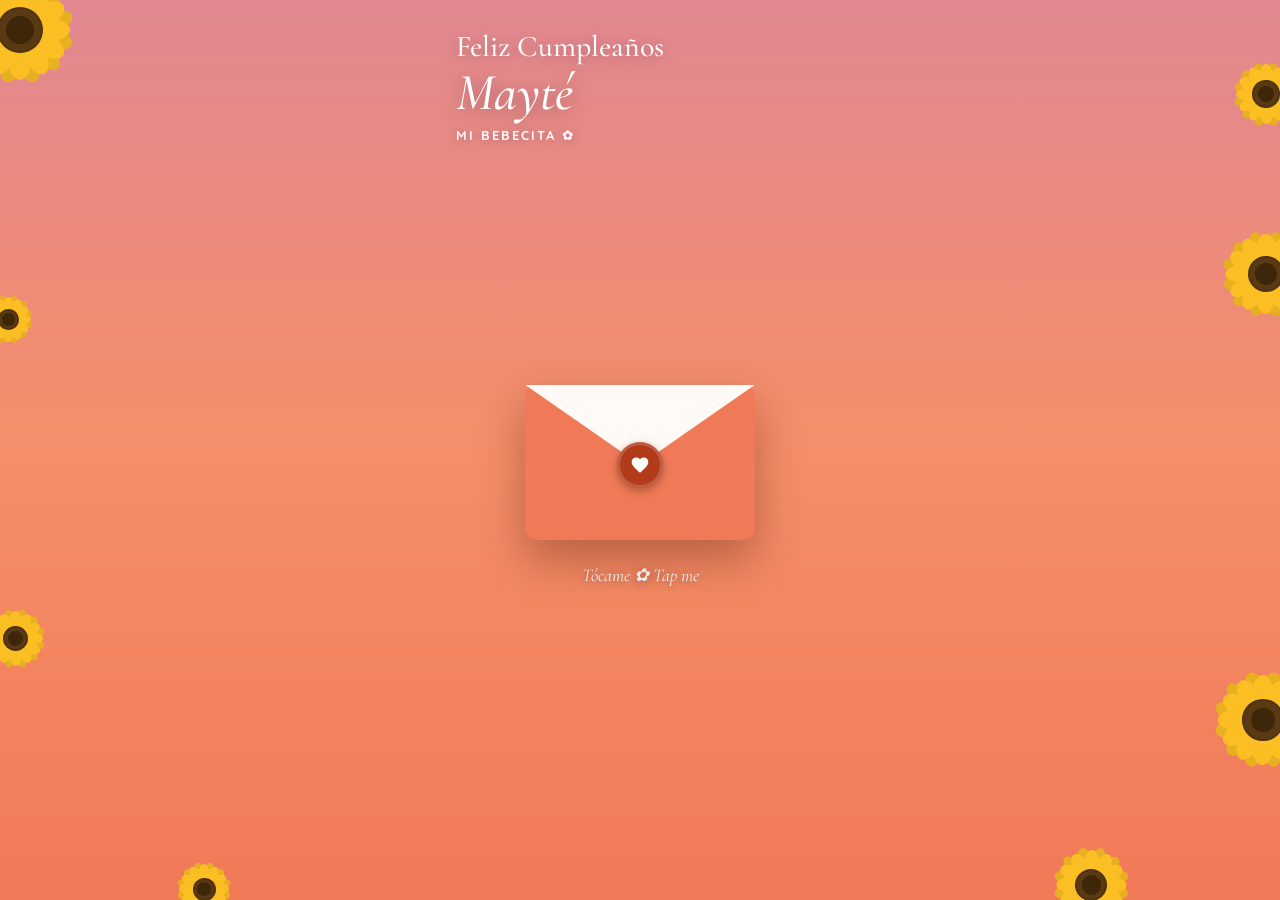
==== mayte-birthday-card/index.html @ 9e8d59f6 "**"Happy Birthday Mi Bebecita" link + GitHub files — complete** - The page's title and share preview" ====
<!doctype html><html lang="es"><head><meta charset="utf-8"/><meta name="viewport" content="width=device-width,initial-scale=1"/><meta name="theme-color" content="#F07A57"/><meta name="description" content="Happy Birthday Mi Bebecita — una cartita digital con girasoles"/><meta property="og:title" content="Happy Birthday Mi Bebecita ✿"/><meta property="og:description" content="Una cartita digital para ti, con girasoles. Tócame ✿ Tap me"/><meta property="og:type" content="website"/><meta property="og:image" content="https://images.unsplash.com/photo-1512641406448-6574e777bec6?crop=entropy&cs=srgb&fm=jpg&q=85"/><meta name="twitter:card" content="summary_large_image"/><meta name="twitter:title" content="Happy Birthday Mi Bebecita ✿"/><link rel="preconnect" href="https://fonts.googleapis.com"/><link rel="preconnect" href="https://fonts.gstatic.com" crossorigin/><link href="https://fonts.googleapis.com/css2?family=Cormorant+Garamond:ital,wght@0,400;0,500;1,400;1,500&family=Quicksand:wght@400;700&display=swap" rel="stylesheet"/><title>Happy Birthday Mi Bebecita ✿</title><script>window.addEventListener("error",function(e){e.error instanceof DOMException&&"DataCloneError"===e.error.name&&e.message&&e.message.includes("PerformanceServerTiming")&&(e.stopImmediatePropagation(),e.preventDefault())},!0)</script><script defer="defer" src="./static/js/main.91166ba0.js"></script><link href="./static/css/main.1c870656.css" rel="stylesheet"></head><body><noscript>You need to enable JavaScript to run this app.</noscript><div id="root"></div></body></html>
---- mayte-birthday-card/static/css/main.1c870656.css ----
*{box-sizing:border-box}#root,body,html{min-height:100%}body{-webkit-font-smoothing:antialiased;-moz-osx-font-smoothing:grayscale;background:#f07a57;margin:0}[data-debug-wrapper=true]{display:contents!important}:root{--surface:#fff0eb;--surface-secondary:#fffaf5;--surface-tertiary:#fad4c0;--on-surface:#4a3b32;--muted:#8c7a6b;--brand-primary:#f07a57;--brand-tertiary:#fbbf24;--border:#e8d3c8;--serif:"Cormorant Garamond",Georgia,serif;--sans:"Quicksand","Trebuchet MS",sans-serif}.scene{font-family:Quicksand,Trebuchet MS,sans-serif;font-family:var(--sans);min-height:100dvh;overflow:hidden;position:relative}.bg{background:url(https://images.unsplash.com/photo-1512641406448-6574e777bec6?crop=entropy&cs=srgb&fm=jpg&q=85) 50%/cover no-repeat;inset:0;position:fixed;z-index:0}.scrim{background:linear-gradient(180deg,#c5a3ff59,#ffb48c59 50%,#f07a578c);z-index:1}.scrim,.sunflowers{inset:0;pointer-events:none;position:fixed}.sunflowers{z-index:2}.sunflower{animation:float-rock 5s ease-in-out infinite;position:absolute}.petal{background:#fbbf24;background:var(--brand-tertiary);border-radius:50%;height:50%;left:38%;position:absolute;top:0;transform-origin:50% 100%;width:24%}.petal--back{filter:brightness(.92);height:54%;top:-4%}.petal--front{z-index:1}.sunflower__center{align-items:center;background:#5a3a12;border-radius:50%;box-shadow:inset 0 0 0 2px #0000001f;display:flex;height:46%;justify-content:center;left:27%;position:absolute;top:27%;width:46%;z-index:2}.sunflower__inner{background:#3e2609;border-radius:50%;height:60%;width:60%}@keyframes float-rock{0%,to{transform:translateY(0) rotate(-6deg)}50%{transform:translateY(-12px) rotate(6deg)}}.page{display:flex;flex-direction:column;margin:0 auto;max-width:420px;min-height:100dvh;position:relative;z-index:3}.header{padding:30px 26px 0;text-align:left}.header__line1{font-size:30px;line-height:1.15;margin:0;text-shadow:0 2px 14px #46192d59}.header__line1,.header__line2{color:#fff;font-family:Cormorant Garamond,Georgia,serif;font-family:var(--serif);font-weight:500}.header__line2{font-size:52px;font-style:italic;line-height:1;margin:2px 0 8px;text-shadow:0 3px 18px #46192d66}.header__line3{color:#fffffff0;font-family:Quicksand,Trebuchet MS,sans-serif;font-family:var(--sans);font-size:13px;font-weight:700;letter-spacing:2px;margin:0;text-shadow:0 1px 8px #46192d4d;text-transform:uppercase}.stage{align-items:center;display:flex;flex:1 1;flex-direction:column;justify-content:center;padding-bottom:8vh}.envelope{-webkit-tap-highlight-color:transparent;background:none;border:none;cursor:pointer;height:155px;padding:0;position:relative;transition:opacity .5s ease,transform .5s ease;width:230px}.envelope:hover{transform:translateY(-5px) rotate(-1.5deg)}.stage--open .envelope,.stage--open .hint{opacity:0;pointer-events:none;transform:scale(.6)}.envelope__body{background:#f07a57;background:var(--brand-primary);border-radius:12px;box-shadow:0 20px 44px #60261066;inset:0;position:absolute}.envelope__flap{background:#fffaf5;background:var(--surface-secondary);-webkit-clip-path:polygon(0 0,100% 0,50% 100%);clip-path:polygon(0 0,100% 0,50% 100%);filter:drop-shadow(0 3px 3px rgba(96,38,16,.18));height:80px;left:0;position:absolute;right:0;top:0;z-index:1}.envelope__seal{align-items:center;background:#b23b1a;border-radius:50%;box-shadow:0 3px 8px #3c100459,inset 0 0 0 3px #ffffff2e;display:flex;height:46px;justify-content:center;left:50%;position:absolute;top:80px;transform:translate(-50%,-50%);width:46px;z-index:2}.hint{animation:hint-pulse 2.6s ease-in-out infinite;color:#fff;font-family:Cormorant Garamond,Georgia,serif;font-family:var(--serif);font-size:18px;font-style:italic;margin:24px 0 0;text-shadow:0 2px 10px #46192d66;transition:opacity .4s ease,transform .5s ease}@keyframes hint-pulse{0%,to{opacity:.85}50%{opacity:1}}.overlay{align-items:center;animation:overlay-fade .35s ease both;backdrop-filter:blur(6px);-webkit-backdrop-filter:blur(6px);background:#4a3b326b;display:flex;inset:0;justify-content:center;padding:20px;position:fixed;z-index:10}@keyframes overlay-fade{0%{opacity:0}to{opacity:1}}.card{animation:card-rise .55s cubic-bezier(.22,1,.36,1) both;background:#fffaf5;background:var(--surface-secondary);border-radius:20px;box-shadow:0 26px 60px #3c180a59;overflow:hidden;width:min(340px,92vw)}@keyframes card-rise{0%{opacity:0;transform:translateY(48px) scale(.96)}to{opacity:1;transform:translateY(0) scale(1)}}.card__bar{background:#fbbf24;background:var(--brand-tertiary);height:8px}.card__content{padding:26px 24px 24px}.card__msg{animation:msg-in .45s ease both}@keyframes msg-in{0%{opacity:0;transform:translateY(12px)}to{opacity:1;transform:translateY(0)}}.card__salutation{color:#f07a57;color:var(--brand-primary);font-family:Cormorant Garamond,Georgia,serif;font-family:var(--serif);font-size:26px;font-style:italic;font-weight:500;line-height:1.2;margin:0 0 12px}.card__body{color:#4a3b32;color:var(--on-surface);font-family:Quicksand,Trebuchet MS,sans-serif;font-family:var(--sans);font-size:16px;font-weight:400;line-height:24px;margin:0}.card__dots{display:flex;flex-wrap:wrap;gap:7px;justify-content:center;margin:20px 0}.dot{background:#e8d3c8;background:var(--border);border-radius:999px;height:7px;transition:width .3s ease,background-color .3s ease;width:7px}.dot--active{background:#f07a57;background:var(--brand-primary);width:20px}.card__actions{display:flex;gap:12px;justify-content:space-between}.btn{border:none;border-radius:999px;cursor:pointer;font-family:Quicksand,Trebuchet MS,sans-serif;font-family:var(--sans);font-size:14px;font-weight:700;letter-spacing:.3px;padding:11px 20px;transition:transform .2s ease,box-shadow .2s ease,background-color .2s ease}.btn:hover{transform:translateY(-2px)}.btn:active{transform:scale(.97)}.btn--secondary{background:#f2e5d8;color:#4a3b32;color:var(--on-surface)}.btn--secondary:hover{background:#ecd9c6}.btn--primary{background:#f07a57;background:var(--brand-primary);box-shadow:0 6px 16px #f07a5773;color:#fff}.btn--primary:hover{box-shadow:0 9px 20px #f07a5780}@media (prefers-reduced-motion:reduce){.card,.card__msg,.hint,.overlay,.sunflower{animation:none}}
/*# sourceMappingURL=main.1c870656.css.map*/
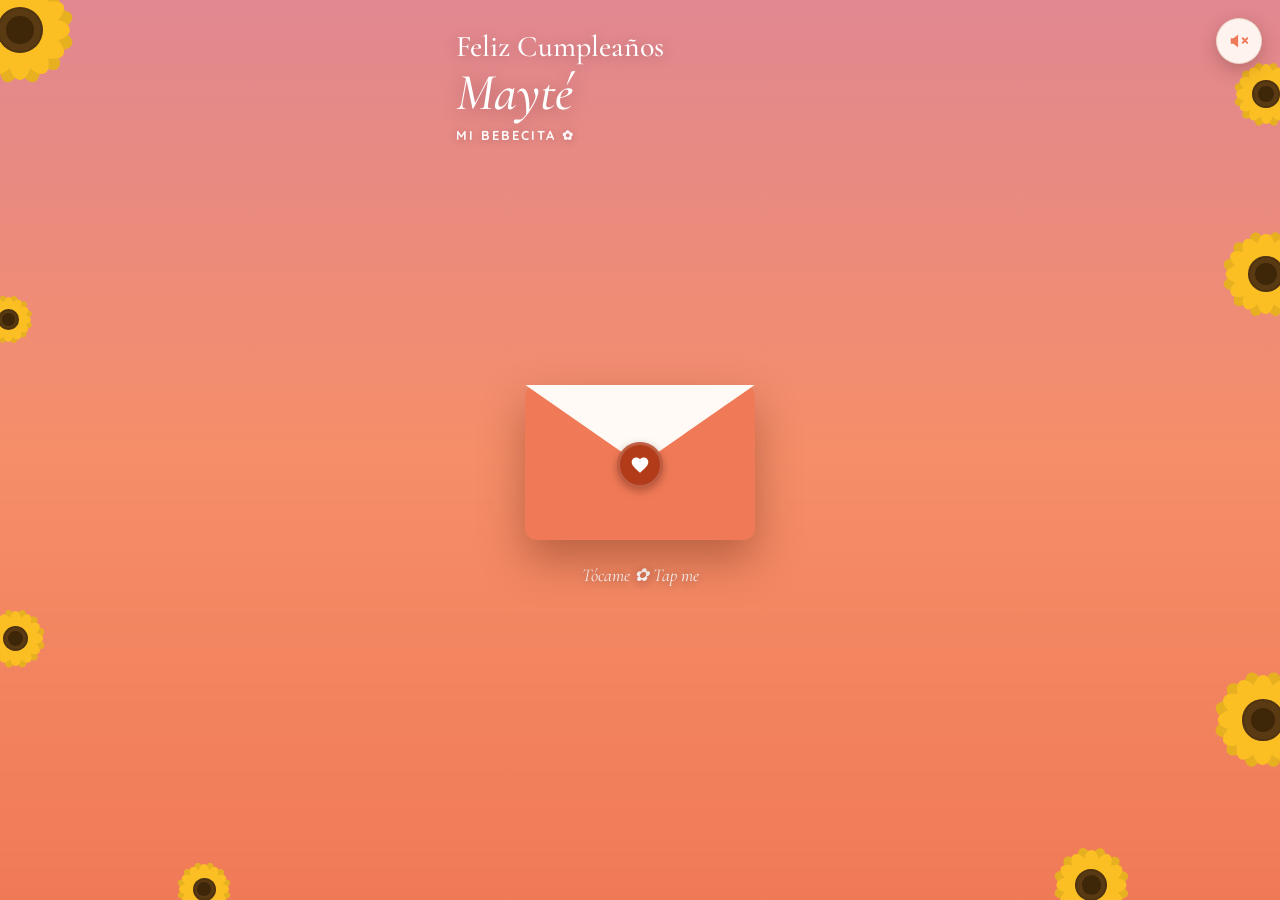
==== commit b2d6941d: "Petal Confetti + Music Toggle features have been implemented with the following details: - When the " ====
--- a/mayte-birthday-card/index.html
+++ b/mayte-birthday-card/index.html
@@ -1 +1 @@
-<!doctype html><html lang="es"><head><meta charset="utf-8"/><meta name="viewport" content="width=device-width,initial-scale=1"/><meta name="theme-color" content="#F07A57"/><meta name="description" content="Happy Birthday Mi Bebecita — una cartita digital con girasoles"/><meta property="og:title" content="Happy Birthday Mi Bebecita ✿"/><meta property="og:description" content="Una cartita digital para ti, con girasoles. Tócame ✿ Tap me"/><meta property="og:type" content="website"/><meta property="og:image" content="https://images.unsplash.com/photo-1512641406448-6574e777bec6?crop=entropy&cs=srgb&fm=jpg&q=85"/><meta name="twitter:card" content="summary_large_image"/><meta name="twitter:title" content="Happy Birthday Mi Bebecita ✿"/><link rel="preconnect" href="https://fonts.googleapis.com"/><link rel="preconnect" href="https://fonts.gstatic.com" crossorigin/><link href="https://fonts.googleapis.com/css2?family=Cormorant+Garamond:ital,wght@0,400;0,500;1,400;1,500&family=Quicksand:wght@400;700&display=swap" rel="stylesheet"/><title>Happy Birthday Mi Bebecita ✿</title><script>window.addEventListener("error",function(e){e.error instanceof DOMException&&"DataCloneError"===e.error.name&&e.message&&e.message.includes("PerformanceServerTiming")&&(e.stopImmediatePropagation(),e.preventDefault())},!0)</script><script defer="defer" src="./static/js/main.91166ba0.js"></script><link href="./static/css/main.1c870656.css" rel="stylesheet"></head><body><noscript>You need to enable JavaScript to run this app.</noscript><div id="root"></div></body></html>+<!doctype html><html lang="es"><head><meta charset="utf-8"/><meta name="viewport" content="width=device-width,initial-scale=1"/><meta name="theme-color" content="#F07A57"/><meta name="description" content="Happy Birthday Mi Bebecita — una cartita digital con girasoles"/><meta property="og:title" content="Happy Birthday Mi Bebecita ✿"/><meta property="og:description" content="Una cartita digital para ti, con girasoles. Tócame ✿ Tap me"/><meta property="og:type" content="website"/><meta property="og:image" content="https://images.unsplash.com/photo-1512641406448-6574e777bec6?crop=entropy&cs=srgb&fm=jpg&q=85"/><meta name="twitter:card" content="summary_large_image"/><meta name="twitter:title" content="Happy Birthday Mi Bebecita ✿"/><link rel="preconnect" href="https://fonts.googleapis.com"/><link rel="preconnect" href="https://fonts.gstatic.com" crossorigin/><link href="https://fonts.googleapis.com/css2?family=Cormorant+Garamond:ital,wght@0,400;0,500;1,400;1,500&family=Quicksand:wght@400;700&display=swap" rel="stylesheet"/><title>Happy Birthday Mi Bebecita ✿</title><script>window.addEventListener("error",function(e){e.error instanceof DOMException&&"DataCloneError"===e.error.name&&e.message&&e.message.includes("PerformanceServerTiming")&&(e.stopImmediatePropagation(),e.preventDefault())},!0)</script><script defer="defer" src="./static/js/main.8701e680.js"></script><link href="./static/css/main.e3f6e3ab.css" rel="stylesheet"></head><body><noscript>You need to enable JavaScript to run this app.</noscript><div id="root"></div></body></html>
--- a/mayte-birthday-card/static/css/main.e3f6e3ab.css
+++ b/mayte-birthday-card/static/css/main.e3f6e3ab.css
@@ -0,0 +1,2 @@
+*{box-sizing:border-box}#root,body,html{min-height:100%}body{-webkit-font-smoothing:antialiased;-moz-osx-font-smoothing:grayscale;background:#f07a57;margin:0}[data-debug-wrapper=true]{display:contents!important}:root{--surface:#fff0eb;--surface-secondary:#fffaf5;--surface-tertiary:#fad4c0;--on-surface:#4a3b32;--muted:#8c7a6b;--brand-primary:#f07a57;--brand-tertiary:#fbbf24;--border:#e8d3c8;--serif:"Cormorant Garamond",Georgia,serif;--sans:"Quicksand","Trebuchet MS",sans-serif}.scene{font-family:Quicksand,Trebuchet MS,sans-serif;font-family:var(--sans);min-height:100dvh;overflow:hidden;position:relative}.bg{background:url(https://images.unsplash.com/photo-1512641406448-6574e777bec6?crop=entropy&cs=srgb&fm=jpg&q=85) 50%/cover no-repeat;inset:0;position:fixed;z-index:0}.scrim{background:linear-gradient(180deg,#c5a3ff59,#ffb48c59 50%,#f07a578c);z-index:1}.scrim,.sunflowers{inset:0;pointer-events:none;position:fixed}.sunflowers{z-index:2}.sunflower{animation:float-rock 5s ease-in-out infinite;position:absolute}.petal{background:#fbbf24;background:var(--brand-tertiary);border-radius:50%;height:50%;left:38%;position:absolute;top:0;transform-origin:50% 100%;width:24%}.petal--back{filter:brightness(.92);height:54%;top:-4%}.petal--front{z-index:1}.sunflower__center{align-items:center;background:#5a3a12;border-radius:50%;box-shadow:inset 0 0 0 2px #0000001f;display:flex;height:46%;justify-content:center;left:27%;position:absolute;top:27%;width:46%;z-index:2}.sunflower__inner{background:#3e2609;border-radius:50%;height:60%;width:60%}@keyframes float-rock{0%,to{transform:translateY(0) rotate(-6deg)}50%{transform:translateY(-12px) rotate(6deg)}}.page{display:flex;flex-direction:column;margin:0 auto;max-width:420px;min-height:100dvh;position:relative;z-index:3}.header{padding:30px 26px 0;text-align:left}.header__line1{font-size:30px;line-height:1.15;margin:0;text-shadow:0 2px 14px #46192d59}.header__line1,.header__line2{color:#fff;font-family:Cormorant Garamond,Georgia,serif;font-family:var(--serif);font-weight:500}.header__line2{font-size:52px;font-style:italic;line-height:1;margin:2px 0 8px;text-shadow:0 3px 18px #46192d66}.header__line3{color:#fffffff0;font-family:Quicksand,Trebuchet MS,sans-serif;font-family:var(--sans);font-size:13px;font-weight:700;letter-spacing:2px;margin:0;text-shadow:0 1px 8px #46192d4d;text-transform:uppercase}.stage{align-items:center;display:flex;flex:1 1;flex-direction:column;justify-content:center;padding-bottom:8vh}.envelope{-webkit-tap-highlight-color:transparent;background:none;border:none;cursor:pointer;height:155px;padding:0;position:relative;transition:opacity .5s ease,transform .5s ease;width:230px}.envelope:hover{transform:translateY(-5px) rotate(-1.5deg)}.stage--open .envelope,.stage--open .hint{opacity:0;pointer-events:none;transform:scale(.6)}.envelope__body{background:#f07a57;background:var(--brand-primary);border-radius:12px;box-shadow:0 20px 44px #60261066;inset:0;position:absolute}.envelope__flap{background:#fffaf5;background:var(--surface-secondary);-webkit-clip-path:polygon(0 0,100% 0,50% 100%);clip-path:polygon(0 0,100% 0,50% 100%);filter:drop-shadow(0 3px 3px rgba(96,38,16,.18));height:80px;left:0;position:absolute;right:0;top:0;z-index:1}.envelope__seal{align-items:center;background:#b23b1a;border-radius:50%;box-shadow:0 3px 8px #3c100459,inset 0 0 0 3px #ffffff2e;display:flex;height:46px;justify-content:center;left:50%;position:absolute;top:80px;transform:translate(-50%,-50%);width:46px;z-index:2}.hint{animation:hint-pulse 2.6s ease-in-out infinite;color:#fff;font-family:Cormorant Garamond,Georgia,serif;font-family:var(--serif);font-size:18px;font-style:italic;margin:24px 0 0;text-shadow:0 2px 10px #46192d66;transition:opacity .4s ease,transform .5s ease}@keyframes hint-pulse{0%,to{opacity:.85}50%{opacity:1}}.overlay{align-items:center;animation:overlay-fade .35s ease both;backdrop-filter:blur(6px);-webkit-backdrop-filter:blur(6px);background:#4a3b326b;display:flex;inset:0;justify-content:center;padding:20px;position:fixed;z-index:10}@keyframes overlay-fade{0%{opacity:0}to{opacity:1}}.card{animation:card-rise .55s cubic-bezier(.22,1,.36,1) both;background:#fffaf5;background:var(--surface-secondary);border-radius:20px;box-shadow:0 26px 60px #3c180a59;overflow:hidden;width:min(340px,92vw)}@keyframes card-rise{0%{opacity:0;transform:translateY(48px) scale(.96)}to{opacity:1;transform:translateY(0) scale(1)}}.card__bar{background:#fbbf24;background:var(--brand-tertiary);height:8px}.card__content{padding:26px 24px 24px}.card__msg{animation:msg-in .45s ease both}@keyframes msg-in{0%{opacity:0;transform:translateY(12px)}to{opacity:1;transform:translateY(0)}}.card__salutation{color:#f07a57;color:var(--brand-primary);font-family:Cormorant Garamond,Georgia,serif;font-family:var(--serif);font-size:26px;font-style:italic;font-weight:500;line-height:1.2;margin:0 0 12px}.card__body{color:#4a3b32;color:var(--on-surface);font-family:Quicksand,Trebuchet MS,sans-serif;font-family:var(--sans);font-size:16px;font-weight:400;line-height:24px;margin:0}.card__dots{display:flex;flex-wrap:wrap;gap:7px;justify-content:center;margin:20px 0}.dot{background:#e8d3c8;background:var(--border);border-radius:999px;height:7px;transition:width .3s ease,background-color .3s ease;width:7px}.dot--active{background:#f07a57;background:var(--brand-primary);width:20px}.card__actions{display:flex;gap:12px;justify-content:space-between}.btn{border:none;border-radius:999px;cursor:pointer;font-family:Quicksand,Trebuchet MS,sans-serif;font-family:var(--sans);font-size:14px;font-weight:700;letter-spacing:.3px;padding:11px 20px;transition:transform .2s ease,box-shadow .2s ease,background-color .2s ease}.btn:hover{transform:translateY(-2px)}.btn:active{transform:scale(.97)}.btn--secondary{background:#f2e5d8;color:#4a3b32;color:var(--on-surface)}.btn--secondary:hover{background:#ecd9c6}.btn--primary{background:#f07a57;background:var(--brand-primary);box-shadow:0 6px 16px #f07a5773;color:#fff}.btn--primary:hover{box-shadow:0 9px 20px #f07a5780}.confetti-layer{inset:0;overflow:hidden;pointer-events:none;position:fixed;z-index:30}.confetti-petal{animation-fill-mode:forwards;animation-name:petal-fall;animation-timing-function:linear;border-radius:50%;opacity:0;position:absolute;top:-40px}@keyframes petal-fall{0%{opacity:0;transform:translateZ(0) rotate(0deg)}8%{opacity:1}50%{transform:translate3d(var(--sway),55vh,0) rotate(var(--spin))}to{opacity:.9;transform:translate3d(calc(var(--sway)*-.35),112vh,0) rotate(calc(var(--spin)*1.6))}}.music-btn{align-items:center;backdrop-filter:blur(6px);-webkit-backdrop-filter:blur(6px);background:#fffaf5f0;border:1px solid #e8d3c8e6;border-radius:50%;box-shadow:0 6px 18px #3c180a40;cursor:pointer;display:flex;height:46px;justify-content:center;padding:0;position:fixed;right:18px;top:18px;transition:transform .2s ease,box-shadow .2s ease;width:46px;z-index:40}.music-btn:hover{transform:scale(1.08)}.music-btn:active{transform:scale(.94)}.music-btn--on{animation:music-pulse 2s ease-in-out infinite}@keyframes music-pulse{0%,to{box-shadow:0 6px 18px #f07a5766}50%{box-shadow:0 6px 26px #f07a57b3}}.music-btn .wave{animation:wave-blink 1.2s ease-in-out infinite}.music-btn .wave--2{animation-delay:.3s}@keyframes wave-blink{0%,to{opacity:1}50%{opacity:.35}}@media (prefers-reduced-motion:reduce){.card,.card__msg,.hint,.music-btn .wave,.music-btn--on,.overlay,.sunflower{animation:none}}
+/*# sourceMappingURL=main.e3f6e3ab.css.map*/
